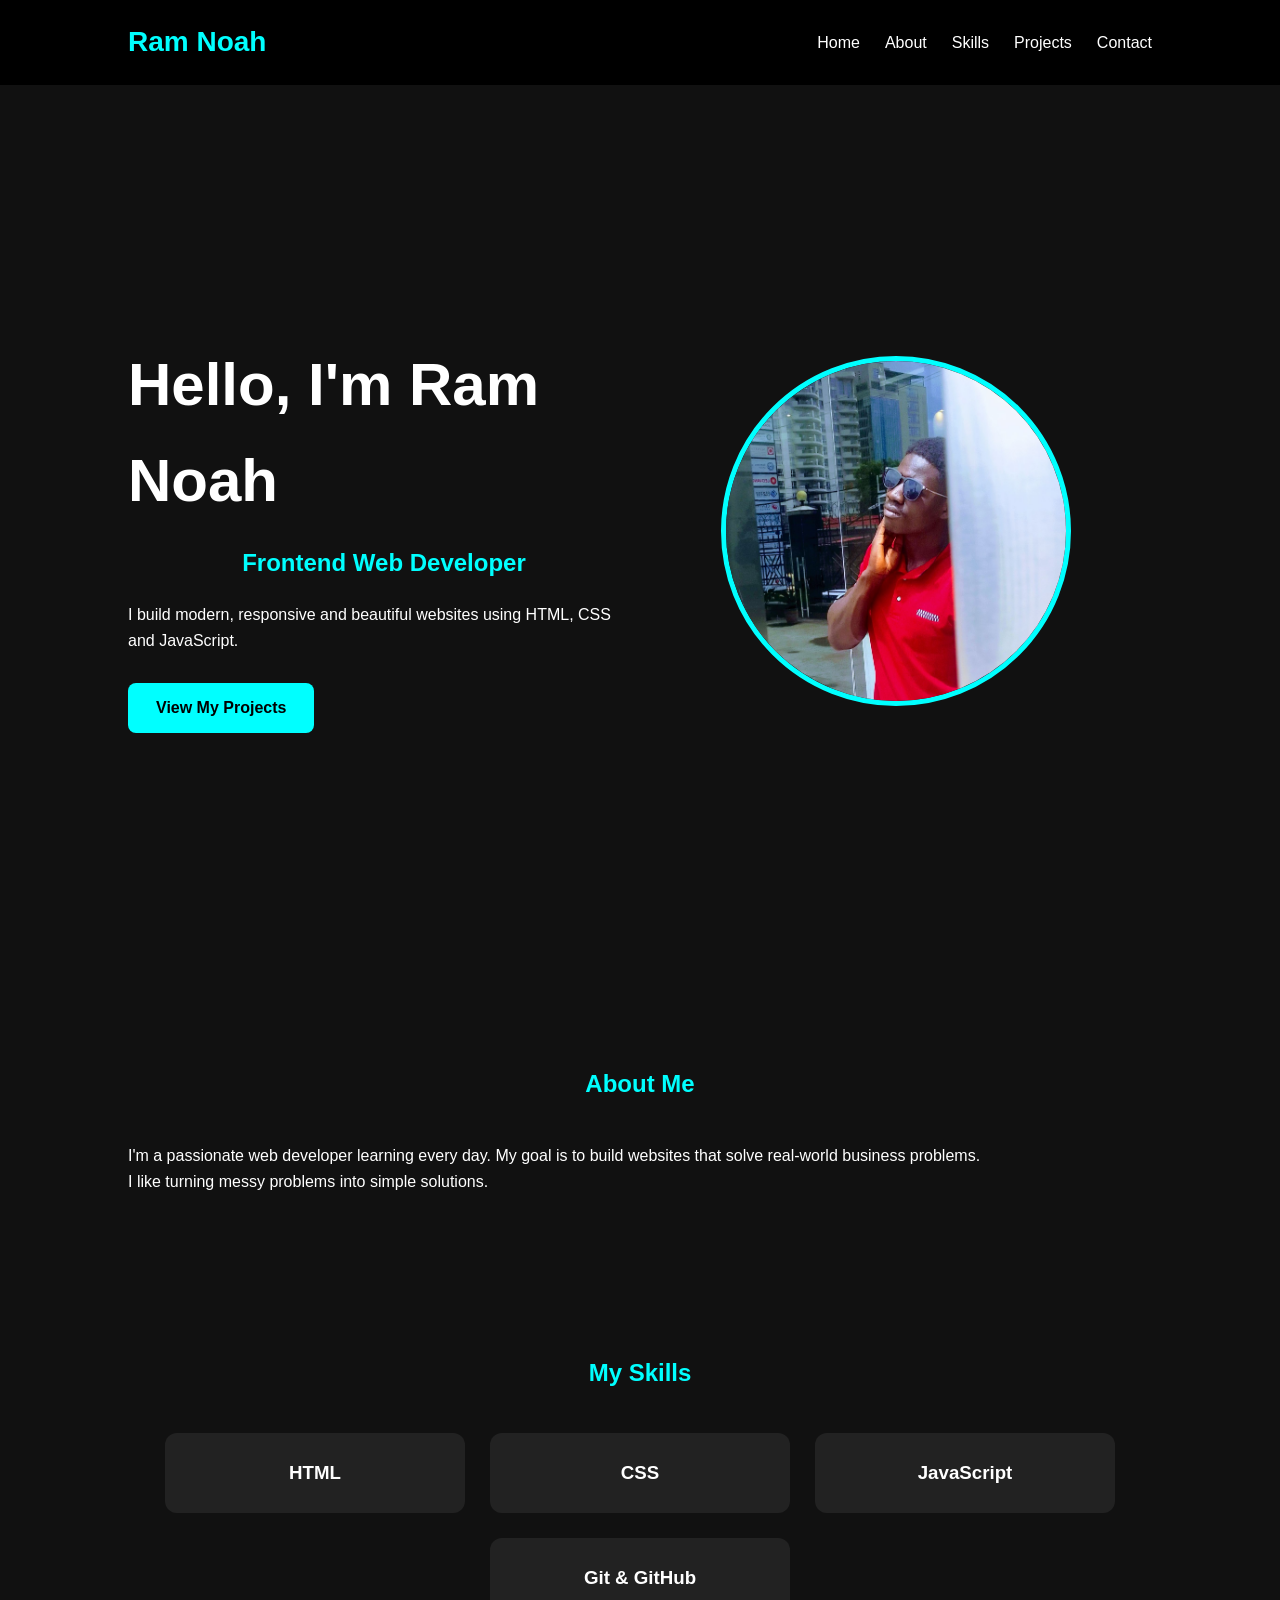
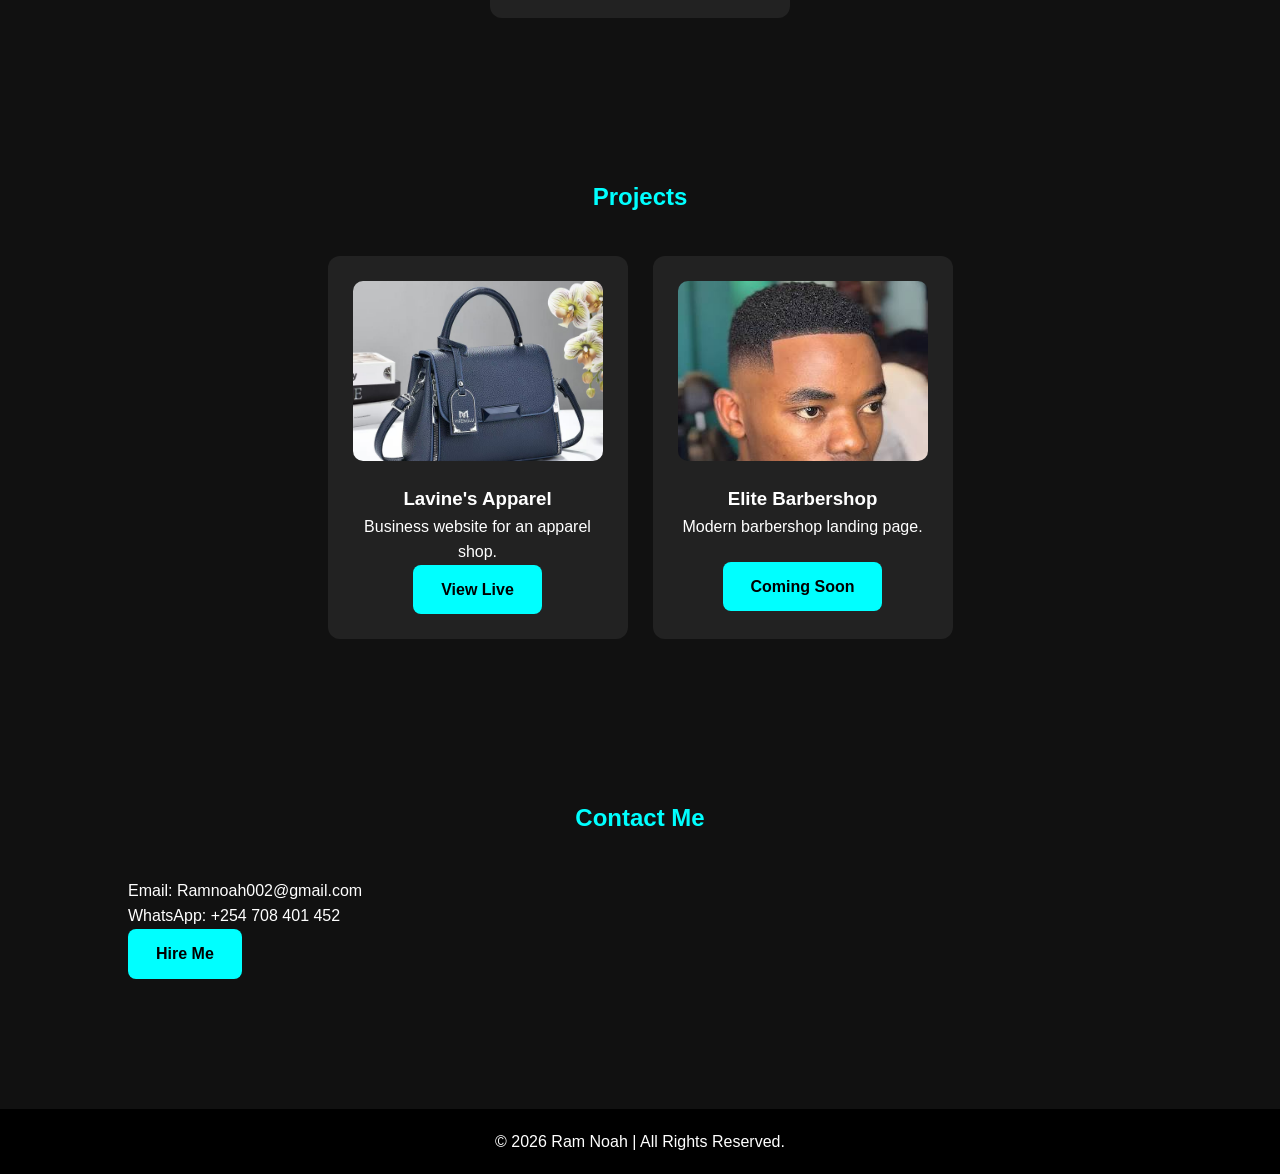
==== index.html @ e7d8c58e "Rename Text.html to index.html" ====
<!DOCTYPE html>
<html lang="en">
<head>
    <meta charset="UTF-8">
    <meta name="viewport" content="width=device-width, initial-scale=1.0">
    <title>Ram Noah | Portfolio</title>

    <link rel="stylesheet" href="style.css">
    <style>
        *{
    margin:0;
    padding:0;
    box-sizing:border-box;
    font-family:Arial, sans-serif;
    scroll-behavior:smooth;
}

body{
    background: #111;
    color: white;
    line-height:1.6;
}

/* Navigation */

nav{
    display:flex;
    justify-content:space-between;
    align-items:center;
    padding:20px 10%;
    background:#000;
    position:sticky;
    top:0;
    z-index:1000;
}

.logo{
    font-size:28px;
    font-weight:bold;
    color:cyan;
}

nav ul{
    display:flex;
    list-style:none;
}

nav ul li{
    margin-left:25px;
}

nav ul li a{
    color:white;
    text-decoration:none;
    transition:.3s;
}

nav ul li a:hover{
    color:cyan;
}

/* Hero */

.hero{
    display:flex;
    justify-content:space-between;
    align-items:center;
    min-height:100vh;
    padding:0 10%;
}

.hero-text{
    flex:1;
}

.hero-text h1{
    font-size:60px;
    margin-bottom:15px;
}

.hero-text h2{
    color:cyan;
    margin-bottom:20px;
}

.hero-text p{
    max-width:500px;
    margin-bottom:30px;
}

.hero-image{
    flex:1;
    text-align:center;
}

.hero-image img{
    width:350px;
    height:350px;
    object-fit:cover;
    border-radius:50%;
    border:5px solid cyan;
}

/* Button */

.btn{
    display:inline-block;
    background:cyan;
    color:black;
    padding:12px 28px;
    text-decoration:none;
    border-radius:8px;
    font-weight:bold;
    transition:.3s;
}

.btn:hover{
    background:red;
    transform:translateY(-3px);
}

/* Sections */

section{
    padding:80px 10%;
}

section h2{
    text-align:center;
    color:cyan;
    margin-bottom:40px;
}

/* Cards */

.cards{
    display:flex;
    flex:column;
    margin-top: auto;
    gap:25px;
    flex-wrap:wrap;
    justify-content:center;
}

.card{
    background:#222;
    padding: 25px;
    border-radius:12px;
    width:300px;
    text-align:center;
    transition:.3s;
}

.card:hover{
    transform:translateY(-10px);
}

.card img{
    width:100%;
    border-radius:10px;
    margin-bottom:15px;
    object-fit: cover;
    
}

/* Footer */

footer{
    background:#000;
    text-align:center;
    padding:20px;
    margin-top:50px;
}

/* Responsive */

@media(max-width:768px){

nav{
    flex-direction:column;
}

nav ul{
    flex-direction:column;
    text-align:center;
}

nav ul li{
    margin:10px 0;
}

.hero{
    flex-direction:column;
    text-align:center;
    padding-top:50px;
}

.hero-text h1{
    font-size:40px;
}

.hero-image img{
    width:250px;
    height:250px;
    margin-top:30px;
}

}
.card img{ height:180px; object-fit:cover; }
.card .btn{ margin-top:auto; }
.card p{
    flex-grow:1;
    min-height:48px;
}
    </style>
    <script>
        // Welcome message
console.log("Welcome to Ram Noah's Portfolio!");

// Button click effect
const buttons = document.querySelectorAll(".btn");

buttons.forEach(button => {
    button.addEventListener("click", function () {
        console.log("Button clicked!");
    });
});

// Reveal sections when scrolling
const sections = document.querySelectorAll("section");

window.addEventListener("scroll", () => {

    sections.forEach(section => {

        const top = section.getBoundingClientRect().top;

        if (top < window.innerHeight - 100) {
            section.style.opacity = "1";
            section.style.transform = "translateY(0)";
        }

    });

});
    </script>
</head>
<body>

    <!-- Navigation -->
    <nav>

        <div class="logo">
            Ram Noah
        </div>

        <ul>

            <li><a href="#home">Home</a></li>

            <li><a href="#about">About</a></li>

            <li><a href="#skills">Skills</a></li>

            <li><a href="#projects">Projects</a></li>

            <li><a href="#contact">Contact</a></li>

        </ul>

    </nav>

    <!-- Hero -->

    <section class="hero" id="home">

        <div class="hero-text">

            <h1>Hello, I'm <span>Ram Noah</span></h1>

            <h2>Frontend Web Developer</h2>

            <p>
                I build modern, responsive and beautiful websites
                using HTML, CSS and JavaScript.
            </p>

            <a href="#projects" class="btn">
                View My Projects
            </a>

        </div>

        <div class="hero-image">

            <img src="images/image 1.jpg" alt="Ram Noah">

        </div>

    </section>

    <!-- About -->

    <section id="about">

        <h2>About Me</h2>

        <p>
            I'm a passionate web developer learning every day.
            My goal is to build websites that solve real-world
            business problems.
        </p>
        <p>I like turning messy problems into simple solutions.</p>

    </section>

    <!-- Skills -->

    <section id="skills">

        <h2>My Skills</h2>

        <div class="cards">

            <div class="card">
                <h3>HTML</h3>
            </div>

            <div class="card">
                <h3>CSS</h3>
            </div>

            <div class="card">
                <h3>JavaScript</h3>
            </div>

            <div class="card">
                <h3>Git & GitHub</h3>
            </div>

        </div>

    </section>

    <!-- Projects -->

    <section id="projects">

        <h2>Projects</h2>

        <div class="cards">

            <div class="card">
                <img src="images/hero.jpg" alt="Apparel">

                <h3>Lavine's Apparel</h3>
        

                <p>Business website for an apparel shop.</p>

               <a href="https://ramnoah002.github.io/Lavines-appeal/" class="btn"
                target="_blank">View Live</a>
            </div>

            <div class="card">
            <img src="images/barber.jfif" alt="barbershop">
                <h3>Elite Barbershop</h3>

                <p>Modern barbershop landing page.</p>
            <a href="#" class="btn">Coming Soon</a>
            </div>

        </div>

    </section>

    <!-- Contact -->

    <section id="contact">

        <h2>Contact Me</h2>

        <p>Email: Ramnoah002@gmail.com</p>

        <p>WhatsApp: +254 708 401 452</p>

        <a href="mailto:Ramnoah002@gmail.com?subject=Let's%20Work%20Together" class="btn">
    Hire Me
</a>

    </section>

    <!-- Footer -->

    <footer>

        <p>
            © 2026 Ram Noah | All Rights Reserved.
        </p>

    </footer>

</body>
</html>
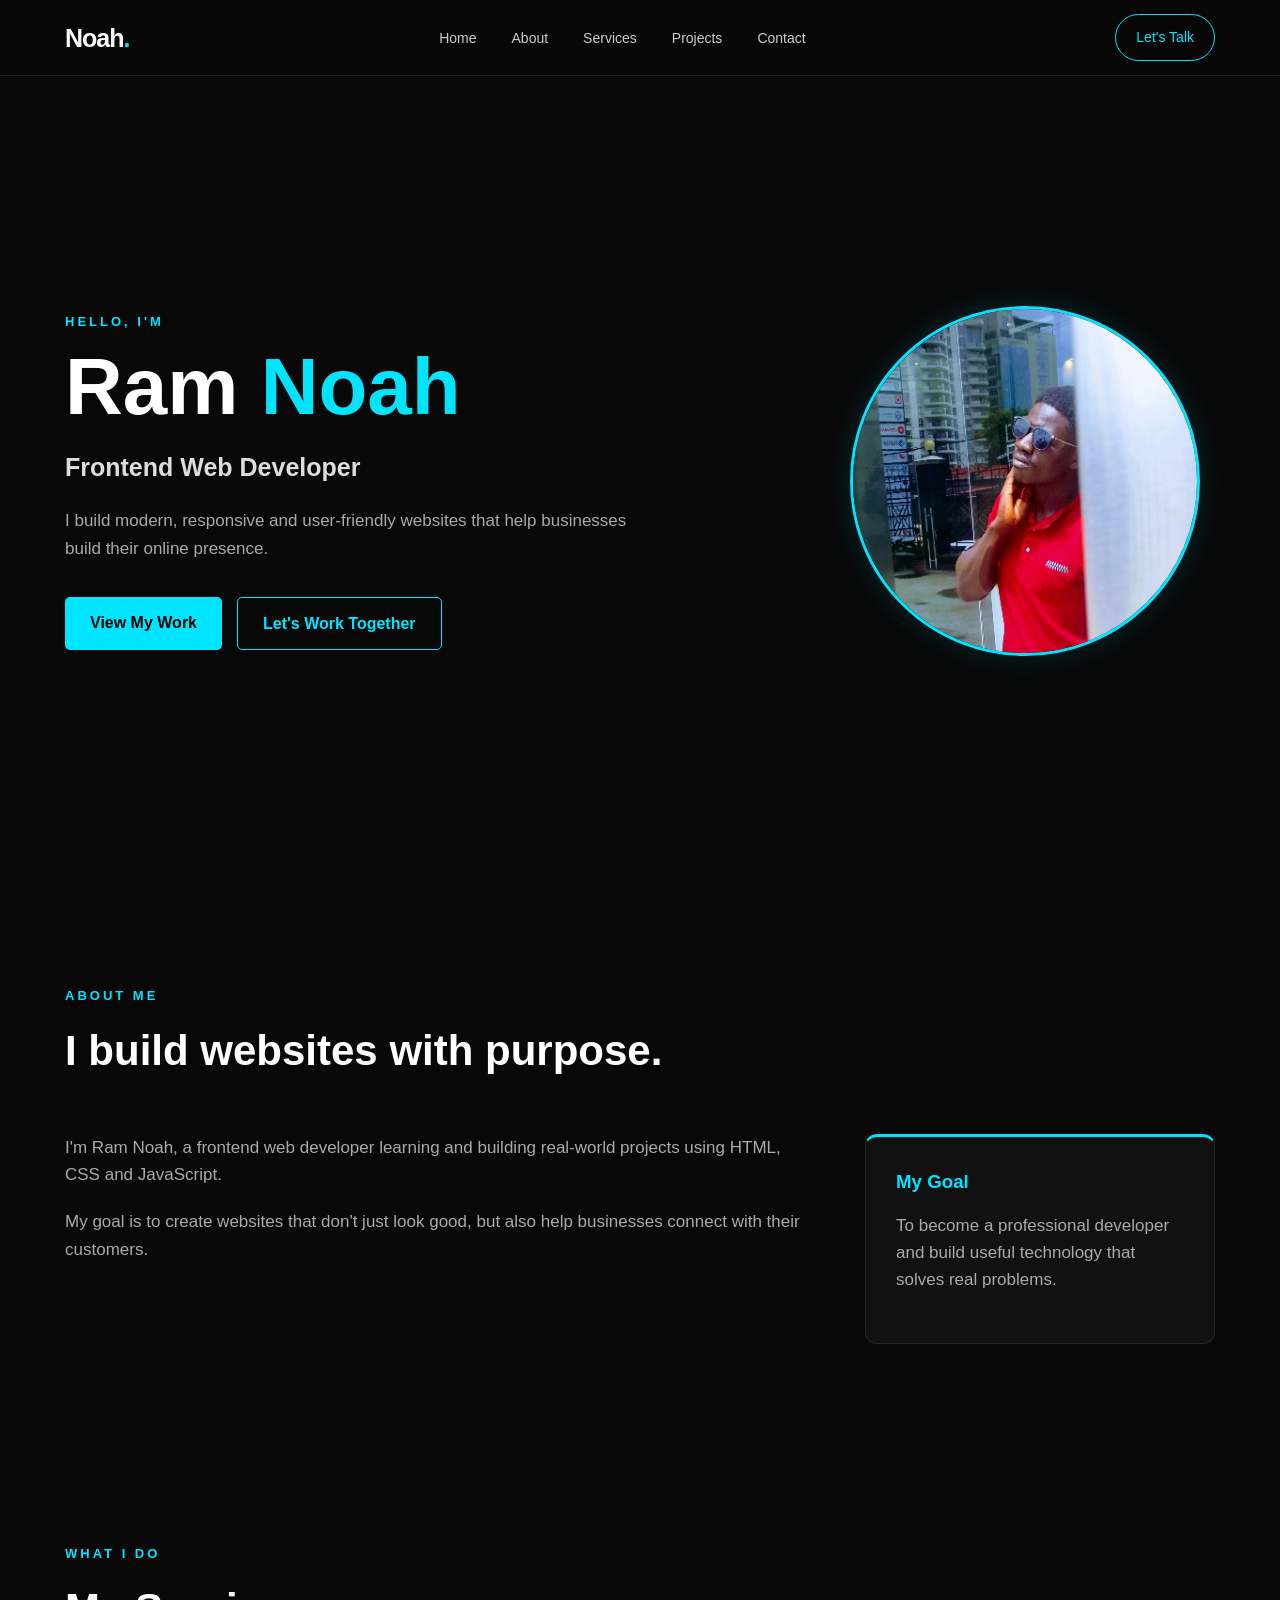
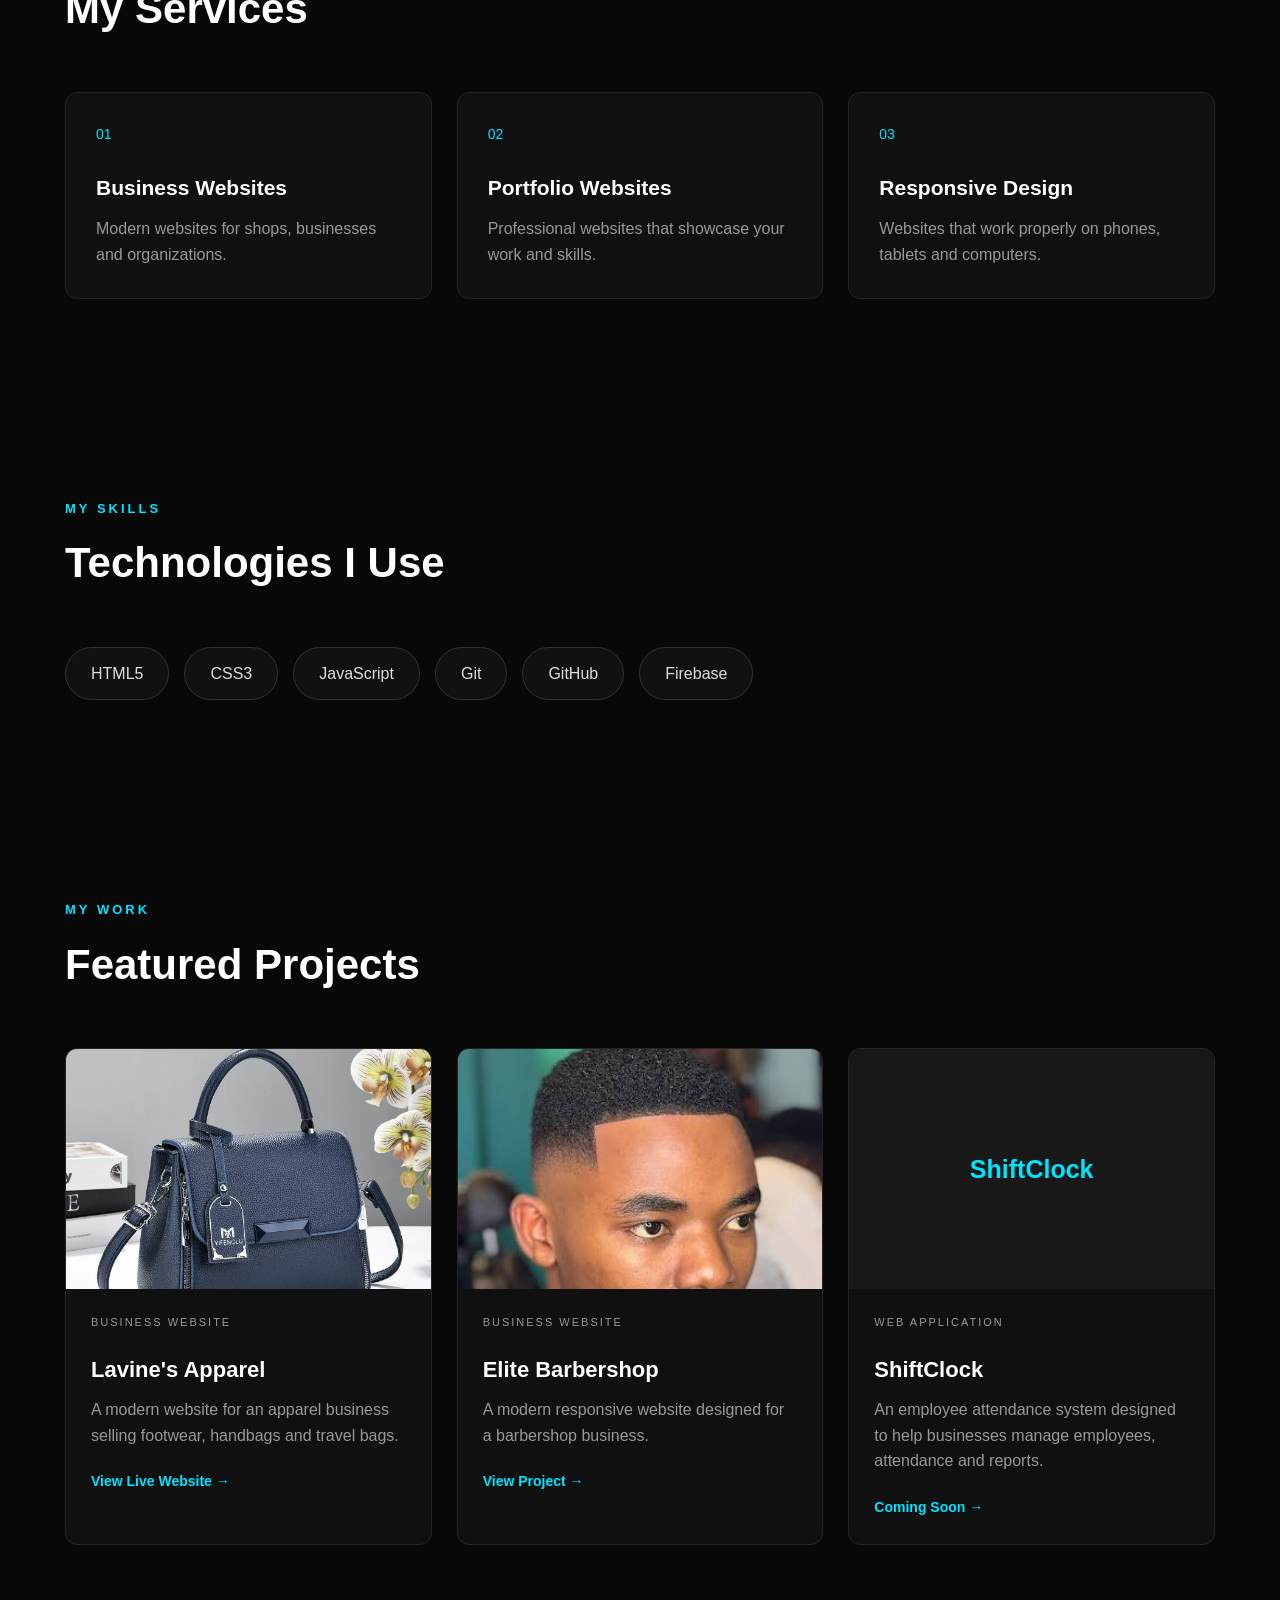
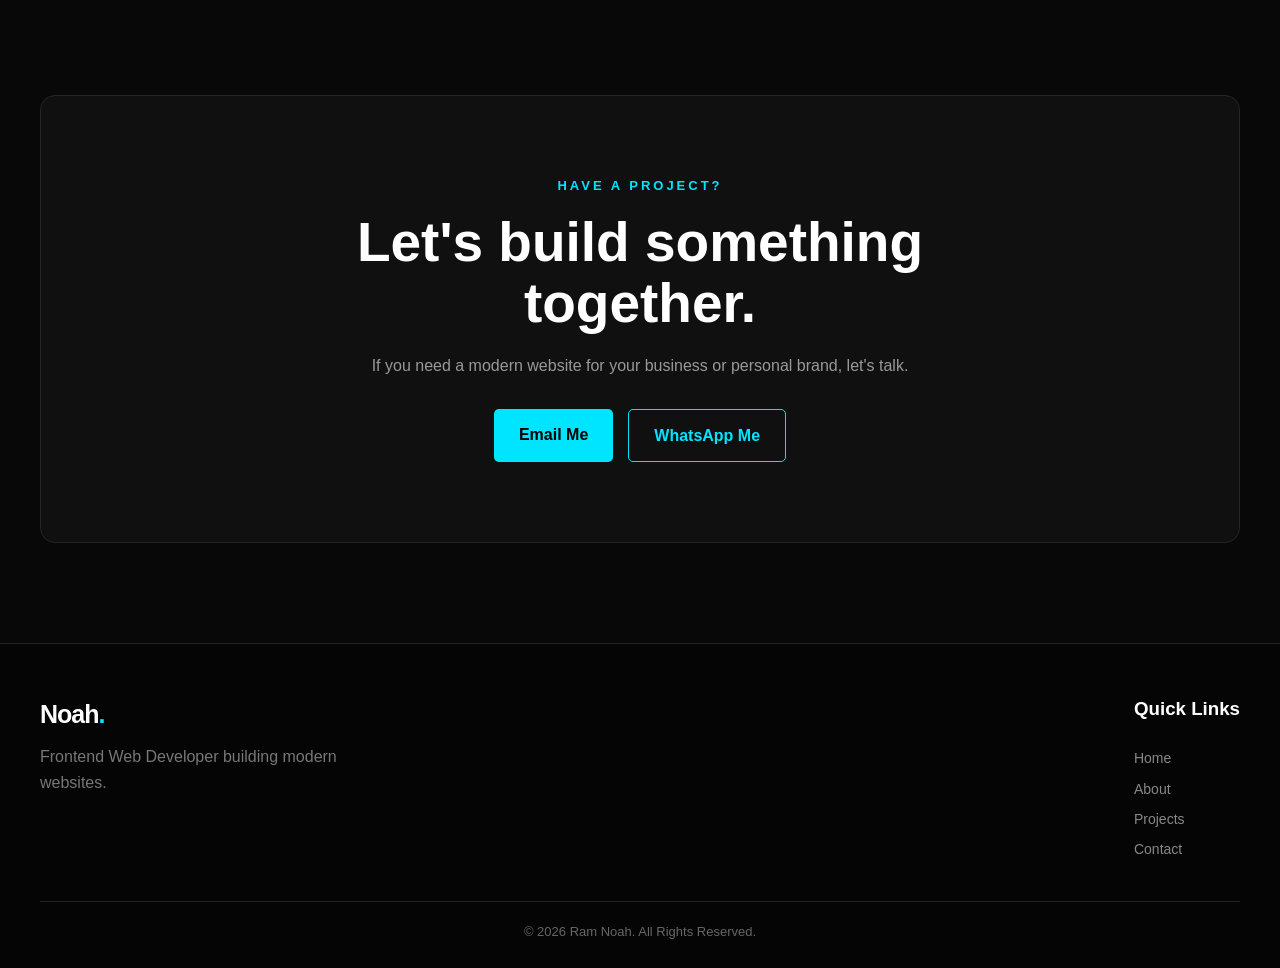
==== commit 6f36f3ca: "Add files via upload" ====
--- a/index.html
+++ b/index.html
@@ -3,402 +3,513 @@
 <head>
     <meta charset="UTF-8">
     <meta name="viewport" content="width=device-width, initial-scale=1.0">
-    <title>Ram Noah | Portfolio</title>
+
+    <title>Ram Noah | Frontend Web Developer</title>
+
+    <meta
+        name="description"
+        content="Ram Noah is a frontend web developer building modern and responsive websites for businesses."
+    >
 
     <link rel="stylesheet" href="style.css">
-    <style>
-        *{
-    margin:0;
-    padding:0;
-    box-sizing:border-box;
-    font-family:Arial, sans-serif;
-    scroll-behavior:smooth;
-}
-
-body{
-    background: #111;
-    color: white;
-    line-height:1.6;
-}
-
-/* Navigation */
-
-nav{
-    display:flex;
-    justify-content:space-between;
-    align-items:center;
-    padding:20px 10%;
-    background:#000;
-    position:sticky;
-    top:0;
-    z-index:1000;
-}
-
-.logo{
-    font-size:28px;
-    font-weight:bold;
-    color:cyan;
-}
-
-nav ul{
-    display:flex;
-    list-style:none;
-}
-
-nav ul li{
-    margin-left:25px;
-}
-
-nav ul li a{
-    color:white;
-    text-decoration:none;
-    transition:.3s;
-}
-
-nav ul li a:hover{
-    color:cyan;
-}
-
-/* Hero */
-
-.hero{
-    display:flex;
-    justify-content:space-between;
-    align-items:center;
-    min-height:100vh;
-    padding:0 10%;
-}
-
-.hero-text{
-    flex:1;
-}
-
-.hero-text h1{
-    font-size:60px;
-    margin-bottom:15px;
-}
-
-.hero-text h2{
-    color:cyan;
-    margin-bottom:20px;
-}
-
-.hero-text p{
-    max-width:500px;
-    margin-bottom:30px;
-}
-
-.hero-image{
-    flex:1;
-    text-align:center;
-}
-
-.hero-image img{
-    width:350px;
-    height:350px;
-    object-fit:cover;
-    border-radius:50%;
-    border:5px solid cyan;
-}
-
-/* Button */
-
-.btn{
-    display:inline-block;
-    background:cyan;
-    color:black;
-    padding:12px 28px;
-    text-decoration:none;
-    border-radius:8px;
-    font-weight:bold;
-    transition:.3s;
-}
-
-.btn:hover{
-    background:red;
-    transform:translateY(-3px);
-}
-
-/* Sections */
-
-section{
-    padding:80px 10%;
-}
-
-section h2{
-    text-align:center;
-    color:cyan;
-    margin-bottom:40px;
-}
-
-/* Cards */
-
-.cards{
-    display:flex;
-    flex:column;
-    margin-top: auto;
-    gap:25px;
-    flex-wrap:wrap;
-    justify-content:center;
-}
-
-.card{
-    background:#222;
-    padding: 25px;
-    border-radius:12px;
-    width:300px;
-    text-align:center;
-    transition:.3s;
-}
-
-.card:hover{
-    transform:translateY(-10px);
-}
-
-.card img{
-    width:100%;
-    border-radius:10px;
-    margin-bottom:15px;
-    object-fit: cover;
-    
-}
-
-/* Footer */
-
-footer{
-    background:#000;
-    text-align:center;
-    padding:20px;
-    margin-top:50px;
-}
-
-/* Responsive */
-
-@media(max-width:768px){
-
-nav{
-    flex-direction:column;
-}
-
-nav ul{
-    flex-direction:column;
-    text-align:center;
-}
-
-nav ul li{
-    margin:10px 0;
-}
-
-.hero{
-    flex-direction:column;
-    text-align:center;
-    padding-top:50px;
-}
-
-.hero-text h1{
-    font-size:40px;
-}
-
-.hero-image img{
-    width:250px;
-    height:250px;
-    margin-top:30px;
-}
-
-}
-.card img{ height:180px; object-fit:cover; }
-.card .btn{ margin-top:auto; }
-.card p{
-    flex-grow:1;
-    min-height:48px;
-}
-    </style>
-    <script>
-        // Welcome message
-console.log("Welcome to Ram Noah's Portfolio!");
-
-// Button click effect
-const buttons = document.querySelectorAll(".btn");
-
-buttons.forEach(button => {
-    button.addEventListener("click", function () {
-        console.log("Button clicked!");
-    });
-});
-
-// Reveal sections when scrolling
-const sections = document.querySelectorAll("section");
-
-window.addEventListener("scroll", () => {
-
-    sections.forEach(section => {
-
-        const top = section.getBoundingClientRect().top;
-
-        if (top < window.innerHeight - 100) {
-            section.style.opacity = "1";
-            section.style.transform = "translateY(0)";
-        }
-
-    });
-
-});
-    </script>
+    <script src="script.js" defer></script>
 </head>
+
 <body>
 
-    <!-- Navigation -->
-    <nav>
-
-        <div class="logo">
-            Ram Noah
+    <!-- ================= NAVIGATION ================= -->
+
+    <header class="header">
+
+        <nav class="navbar">
+
+            <a href="#home" class="logo">
+                Noah<span>.</span>
+            </a>
+
+            <!-- Mobile Menu Button -->
+            <button class="menu-btn" aria-label="Open menu">
+                ☰
+            </button>
+
+            <ul class="nav-links">
+
+                <li>
+                    <a href="#home">Home</a>
+                </li>
+
+                <li>
+                    <a href="#about">About</a>
+                </li>
+
+                <li>
+                    <a href="#services">Services</a>
+                </li>
+
+                <li>
+                    <a href="#projects">Projects</a>
+                </li>
+
+                <li>
+                    <a href="#contact">Contact</a>
+                </li>
+
+            </ul>
+
+            <a href="#contact" class="nav-btn">
+                Let's Talk
+            </a>
+
+        </nav>
+
+    </header>
+
+
+    <!-- ================= HERO ================= -->
+
+    <main>
+
+        <section class="hero" id="home">
+
+            <div class="hero-content">
+
+                <p class="hero-small">
+                    HELLO, I'M
+                </p>
+
+                <h1>
+                    Ram <span>Noah</span>
+                </h1>
+
+                <h2>
+                    Frontend Web Developer
+                </h2>
+
+                <p class="hero-description">
+                    I build modern, responsive and user-friendly websites
+                    that help businesses build their online presence.
+                </p>
+
+                <div class="hero-buttons">
+
+                    <a href="#projects" class="btn">
+                        View My Work
+                    </a>
+
+                    <a href="#contact" class="btn btn-outline">
+                        Let's Work Together
+                    </a>
+
+                </div>
+
+            </div>
+
+
+            <div class="hero-image">
+
+                <div class="image-circle">
+
+                    <img
+                        src="images/image 1.jpg"
+                        alt="Ram Noah"
+                    >
+
+                </div>
+
+            </div>
+
+        </section>
+
+
+        <!-- ================= ABOUT ================= -->
+
+        <section class="section about" id="about">
+
+            <div class="section-heading">
+
+                <p>ABOUT ME</p>
+
+                <h2>
+                    I build websites with purpose.
+                </h2>
+
+            </div>
+
+            <div class="about-content">
+
+                <div>
+
+                    <p>
+                        I'm Ram Noah, a frontend web developer
+                        learning and building real-world projects
+                        using HTML, CSS and JavaScript.
+                    </p>
+
+                    <p>
+                        My goal is to create websites that don't just
+                        look good, but also help businesses connect
+                        with their customers.
+                    </p>
+
+                </div>
+
+                <div class="about-box">
+
+                    <h3>My Goal</h3>
+
+                    <p>
+                        To become a professional developer and build
+                        useful technology that solves real problems.
+                    </p>
+
+                </div>
+
+            </div>
+
+        </section>
+
+
+        <!-- ================= SERVICES ================= -->
+
+        <section class="section" id="services">
+
+            <div class="section-heading">
+
+                <p>WHAT I DO</p>
+
+                <h2>My Services</h2>
+
+            </div>
+
+            <div class="cards">
+
+                <div class="card">
+
+                    <div class="card-number">
+                        01
+                    </div>
+
+                    <h3>
+                        Business Websites
+                    </h3>
+
+                    <p>
+                        Modern websites for shops, businesses
+                        and organizations.
+                    </p>
+
+                </div>
+
+
+                <div class="card">
+
+                    <div class="card-number">
+                        02
+                    </div>
+
+                    <h3>
+                        Portfolio Websites
+                    </h3>
+
+                    <p>
+                        Professional websites that showcase
+                        your work and skills.
+                    </p>
+
+                </div>
+
+
+                <div class="card">
+
+                    <div class="card-number">
+                        03
+                    </div>
+
+                    <h3>
+                        Responsive Design
+                    </h3>
+
+                    <p>
+                        Websites that work properly on phones,
+                        tablets and computers.
+                    </p>
+
+                </div>
+
+            </div>
+
+        </section>
+
+
+        <!-- ================= SKILLS ================= -->
+
+        <section class="section skills" id="skills">
+
+            <div class="section-heading">
+
+                <p>MY SKILLS</p>
+
+                <h2>Technologies I Use</h2>
+
+            </div>
+
+            <div class="skills-list">
+
+                <div class="skill">
+                    HTML5
+                </div>
+
+                <div class="skill">
+                    CSS3
+                </div>
+
+                <div class="skill">
+                    JavaScript
+                </div>
+
+                <div class="skill">
+                    Git
+                </div>
+
+                <div class="skill">
+                    GitHub
+                </div>
+
+                <div class="skill">
+                    Firebase
+                </div>
+
+            </div>
+
+        </section>
+
+
+        <!-- ================= PROJECTS ================= -->
+
+        <section class="section" id="projects">
+
+            <div class="section-heading">
+
+                <p>MY WORK</p>
+
+                <h2>Featured Projects</h2>
+
+            </div>
+
+            <div class="project-grid">
+
+
+                <!-- Project 1 -->
+
+                <article class="project-card">
+
+                    <div class="project-image">
+
+                        <img
+                            src="images/hero.jpg"
+                            alt="Lavine's Apparel website"
+                        >
+
+                    </div>
+
+                    <div class="project-info">
+
+                        <p class="project-type">
+                            BUSINESS WEBSITE
+                        </p>
+
+                        <h3>
+                            Lavine's Apparel
+                        </h3>
+
+                        <p>
+                            A modern website for an apparel
+                            business selling footwear, handbags
+                            and travel bags.
+                        </p>
+
+                        <a
+                            href="https://ramnoah002.github.io/Lavines-appeal/"
+                            target="_blank"
+                            class="project-link"
+                        >
+                            View Live Website →
+                        </a>
+
+                    </div>
+
+                </article>
+
+
+                <!-- Project 2 -->
+
+                <article class="project-card">
+
+                    <div class="project-image">
+
+                        <img
+                            src="images/barber.jfif"
+                            alt="Barbershop website"
+                        >
+
+                    </div>
+
+                    <div class="project-info">
+
+                        <p class="project-type">
+                            BUSINESS WEBSITE
+                        </p>
+
+                        <h3>
+                            Elite Barbershop
+                        </h3>
+
+                        <p>
+                            A modern responsive website designed
+                            for a barbershop business.
+                        </p>
+
+                        <a
+                            href="#"
+                            class="project-link"
+                        >
+                            View Project →
+                        </a>
+
+                    </div>
+
+                </article>
+
+
+                <!-- Project 3 -->
+
+                <article class="project-card">
+
+                    <div class="project-image project-placeholder">
+
+                        <span>
+                            ShiftClock
+                        </span>
+
+                    </div>
+
+                    <div class="project-info">
+
+                        <p class="project-type">
+                            WEB APPLICATION
+                        </p>
+
+                        <h3>
+                            ShiftClock
+                        </h3>
+
+                        <p>
+                            An employee attendance system designed
+                            to help businesses manage employees,
+                            attendance and reports.
+                        </p>
+
+                        <a
+                            href="#"
+                            class="project-link"
+                        >
+                            Coming Soon →
+                        </a>
+
+                    </div>
+
+                </article>
+
+            </div>
+
+        </section>
+
+
+        <!-- ================= CONTACT ================= -->
+
+        <section class="contact" id="contact">
+
+            <div class="contact-content">
+
+                <p class="hero-small">
+                    HAVE A PROJECT?
+                </p>
+
+                <h2>
+                    Let's build something together.
+                </h2>
+
+                <p>
+                    If you need a modern website for your business
+                    or personal brand, let's talk.
+                </p>
+
+                <div class="contact-buttons">
+
+                    <a
+                        href="mailto:ramnoah002@gmail.com"
+                        class="btn"
+                    >
+                        Email Me
+                    </a>
+
+                    <a
+                        href="https://wa.me/254708401452"
+                        target="_blank"
+                        class="btn btn-outline"
+                    >
+                        WhatsApp Me
+                    </a>
+
+                </div>
+
+            </div>
+
+        </section>
+
+    </main>
+
+
+    <!-- ================= FOOTER ================= -->
+
+    <footer>
+
+        <div class="footer-content">
+
+            <div>
+
+                <a href="#home" class="logo">
+                    Noah<span>.</span>
+                </a>
+
+                <p>
+                    Frontend Web Developer building
+                    modern websites.
+                </p>
+
+            </div>
+
+
+            <div>
+
+                <h3>
+                    Quick Links
+                </h3>
+
+                <a href="#home">Home</a>
+                <a href="#about">About</a>
+                <a href="#projects">Projects</a>
+                <a href="#contact">Contact</a>
+
+            </div>
+
         </div>
 
-        <ul>
-
-            <li><a href="#home">Home</a></li>
-
-            <li><a href="#about">About</a></li>
-
-            <li><a href="#skills">Skills</a></li>
-
-            <li><a href="#projects">Projects</a></li>
-
-            <li><a href="#contact">Contact</a></li>
-
-        </ul>
-
-    </nav>
-
-    <!-- Hero -->
-
-    <section class="hero" id="home">
-
-        <div class="hero-text">
-
-            <h1>Hello, I'm <span>Ram Noah</span></h1>
-
-            <h2>Frontend Web Developer</h2>
-
-            <p>
-                I build modern, responsive and beautiful websites
-                using HTML, CSS and JavaScript.
-            </p>
-
-            <a href="#projects" class="btn">
-                View My Projects
-            </a>
-
-        </div>
-
-        <div class="hero-image">
-
-            <img src="images/image 1.jpg" alt="Ram Noah">
-
-        </div>
-
-    </section>
-
-    <!-- About -->
-
-    <section id="about">
-
-        <h2>About Me</h2>
-
-        <p>
-            I'm a passionate web developer learning every day.
-            My goal is to build websites that solve real-world
-            business problems.
+        <p class="copyright">
+            © 2026 Ram Noah. All Rights Reserved.
         </p>
-        <p>I like turning messy problems into simple solutions.</p>
-
-    </section>
-
-    <!-- Skills -->
-
-    <section id="skills">
-
-        <h2>My Skills</h2>
-
-        <div class="cards">
-
-            <div class="card">
-                <h3>HTML</h3>
-            </div>
-
-            <div class="card">
-                <h3>CSS</h3>
-            </div>
-
-            <div class="card">
-                <h3>JavaScript</h3>
-            </div>
-
-            <div class="card">
-                <h3>Git & GitHub</h3>
-            </div>
-
-        </div>
-
-    </section>
-
-    <!-- Projects -->
-
-    <section id="projects">
-
-        <h2>Projects</h2>
-
-        <div class="cards">
-
-            <div class="card">
-                <img src="images/hero.jpg" alt="Apparel">
-
-                <h3>Lavine's Apparel</h3>
-        
-
-                <p>Business website for an apparel shop.</p>
-
-               <a href="https://ramnoah002.github.io/Lavines-appeal/" class="btn"
-                target="_blank">View Live</a>
-            </div>
-
-            <div class="card">
-            <img src="images/barber.jfif" alt="barbershop">
-                <h3>Elite Barbershop</h3>
-
-                <p>Modern barbershop landing page.</p>
-            <a href="#" class="btn">Coming Soon</a>
-            </div>
-
-        </div>
-
-    </section>
-
-    <!-- Contact -->
-
-    <section id="contact">
-
-        <h2>Contact Me</h2>
-
-        <p>Email: Ramnoah002@gmail.com</p>
-
-        <p>WhatsApp: +254 708 401 452</p>
-
-        <a href="mailto:Ramnoah002@gmail.com?subject=Let's%20Work%20Together" class="btn">
-    Hire Me
-</a>
-
-    </section>
-
-    <!-- Footer -->
-
-    <footer>
-
-        <p>
-            © 2026 Ram Noah | All Rights Reserved.
-        </p>
 
     </footer>
 
 </body>
-</html>
+</html>
--- a/style.css
+++ b/style.css
@@ -0,0 +1,979 @@
+/* =====================================================
+   GLOBAL
+===================================================== */
+
+* {
+    margin: 0;
+    padding: 0;
+    box-sizing: border-box;
+}
+
+html {
+    scroll-behavior: smooth;
+}
+
+body {
+    font-family: Arial, Helvetica, sans-serif;
+    background: #080808;
+    color: #ffffff;
+    line-height: 1.6;
+}
+
+a {
+    text-decoration: none;
+    color: inherit;
+}
+
+img {
+    max-width: 100%;
+    display: block;
+}
+
+
+/* =====================================================
+   HEADER / NAVIGATION
+===================================================== */
+
+.header {
+    position: sticky;
+    top: 0;
+    z-index: 1000;
+
+    background: rgba(8, 8, 8, 0.92);
+    border-bottom: 1px solid #222;
+
+    backdrop-filter: blur(10px);
+}
+
+.navbar {
+    max-width: 1200px;
+    margin: auto;
+
+    min-height: 75px;
+    padding: 0 25px;
+
+    display: flex;
+    align-items: center;
+    justify-content: space-between;
+}
+
+.logo {
+    font-size: 25px;
+    font-weight: 800;
+    letter-spacing: -1px;
+}
+
+.logo span {
+    color: #00e5ff;
+}
+
+.nav-links {
+    list-style: none;
+
+    display: flex;
+    gap: 35px;
+}
+
+.nav-links a {
+    color: #ccc;
+    font-size: 14px;
+
+    transition: 0.3s;
+}
+
+.nav-links a:hover {
+    color: #00e5ff;
+}
+
+.nav-btn {
+    padding: 11px 20px;
+
+    border: 1px solid #00e5ff;
+    border-radius: 30px;
+
+    color: #00e5ff;
+    font-size: 14px;
+
+    transition: 0.3s;
+}
+
+.nav-btn:hover {
+    background: #00e5ff;
+    color: #000;
+}
+
+
+/* Mobile menu button */
+
+.menu-btn {
+    display: none;
+
+    border: none;
+    background: transparent;
+
+    color: white;
+    font-size: 28px;
+
+    cursor: pointer;
+}
+
+
+/* =====================================================
+   HERO
+===================================================== */
+
+.hero {
+    min-height: 90vh;
+
+    max-width: 1200px;
+    margin: auto;
+
+    padding: 100px 25px;
+
+    display: flex;
+    align-items: center;
+    justify-content: space-between;
+
+    gap: 70px;
+}
+
+.hero-content {
+    flex: 1;
+}
+
+.hero-small {
+    color: #00e5ff;
+
+    font-size: 13px;
+    font-weight: bold;
+
+    letter-spacing: 3px;
+
+    margin-bottom: 15px;
+}
+
+.hero h1 {
+    font-size: clamp(45px, 7vw, 80px);
+
+    line-height: 1;
+
+    margin-bottom: 20px;
+}
+
+.hero h1 span {
+    color: #00e5ff;
+}
+
+.hero h2 {
+    font-size: 25px;
+    color: #ddd;
+
+    margin-bottom: 20px;
+}
+
+.hero-description {
+    max-width: 600px;
+
+    color: #aaa;
+    font-size: 17px;
+
+    margin-bottom: 35px;
+}
+
+.hero-buttons {
+    display: flex;
+    gap: 15px;
+    flex-wrap: wrap;
+}
+
+
+/* =====================================================
+   BUTTONS
+===================================================== */
+
+.btn {
+    display: inline-block;
+
+    padding: 13px 25px;
+
+    background: #00e5ff;
+    color: #000;
+
+    border-radius: 5px;
+
+    font-weight: bold;
+
+    transition: 0.3s;
+}
+
+.btn:hover {
+    transform: translateY(-3px);
+
+    box-shadow:
+        0 10px 25px rgba(0, 229, 255, 0.2);
+}
+
+.btn-outline {
+    background: transparent;
+
+    color: #00e5ff;
+
+    border: 1px solid #00e5ff;
+}
+
+.btn-outline:hover {
+    background: #00e5ff;
+    color: #000;
+}
+
+
+/* =====================================================
+   HERO IMAGE
+===================================================== */
+
+.hero-image {
+    flex: 0 0 380px;
+}
+
+.image-circle {
+    width: 350px;
+    height: 350px;
+
+    margin: auto;
+
+    border-radius: 50%;
+
+    overflow: hidden;
+
+    border: 3px solid #00e5ff;
+
+    box-shadow:
+        0 0 30px rgba(0, 229, 255, 0.15);
+}
+
+.image-circle img {
+    width: 100%;
+    height: 100%;
+
+    object-fit: cover;
+}
+
+
+/* =====================================================
+   SECTIONS
+===================================================== */
+
+.section {
+    max-width: 1200px;
+    margin: auto;
+
+    padding: 100px 25px;
+}
+
+.section-heading {
+    margin-bottom: 50px;
+}
+
+.section-heading p {
+    color: #00e5ff;
+
+    font-size: 13px;
+    font-weight: bold;
+
+    letter-spacing: 3px;
+
+    margin-bottom: 10px;
+}
+
+.section-heading h2 {
+    font-size: 42px;
+}
+
+
+/* =====================================================
+   ABOUT
+===================================================== */
+
+.about-content {
+    display: grid;
+
+    grid-template-columns: 1fr 350px;
+
+    gap: 50px;
+}
+
+.about-content p {
+    color: #aaa;
+
+    font-size: 17px;
+
+    margin-bottom: 20px;
+}
+
+.about-box {
+    padding: 30px;
+
+    background: #111;
+
+    border: 1px solid #252525;
+
+    border-radius: 12px;
+
+    border-top: 3px solid #00e5ff;
+}
+
+.about-box h3 {
+    margin-bottom: 15px;
+
+    color: #00e5ff;
+}
+
+
+/* =====================================================
+   SERVICE CARDS
+===================================================== */
+
+.cards {
+    display: grid;
+
+    grid-template-columns:
+        repeat(3, 1fr);
+
+    gap: 25px;
+}
+
+.card {
+    padding: 30px;
+
+    background: #101010;
+
+    border: 1px solid #252525;
+
+    border-radius: 12px;
+
+    transition: 0.3s;
+}
+
+.card:hover {
+    transform: translateY(-8px);
+
+    border-color: #00e5ff;
+}
+
+.card-number {
+    color: #00e5ff;
+
+    font-size: 14px;
+
+    margin-bottom: 25px;
+}
+
+.card h3 {
+    font-size: 21px;
+
+    margin-bottom: 12px;
+}
+
+.card p {
+    color: #999;
+}
+
+
+/* =====================================================
+   SKILLS
+===================================================== */
+
+.skills-list {
+    display: flex;
+
+    flex-wrap: wrap;
+
+    gap: 15px;
+}
+
+.skill {
+    padding: 13px 25px;
+
+    background: #111;
+
+    border: 1px solid #333;
+
+    border-radius: 30px;
+
+    color: #ddd;
+
+    transition: 0.3s;
+}
+
+.skill:hover {
+    color: #00e5ff;
+
+    border-color: #00e5ff;
+}
+
+
+/* =====================================================
+   PROJECTS
+===================================================== */
+
+.project-grid {
+    display: grid;
+
+    grid-template-columns:
+        repeat(3, 1fr);
+
+    gap: 25px;
+}
+
+.project-card {
+    background: #101010;
+
+    border: 1px solid #252525;
+
+    border-radius: 12px;
+
+    overflow: hidden;
+
+    transition: 0.3s;
+}
+
+.project-card:hover {
+    transform: translateY(-8px);
+
+    border-color: #00e5ff;
+}
+
+
+/* =====================================================
+   PROJECT IMAGES
+===================================================== */
+
+/*
+   Every project gets the same image area.
+
+   This means your images can have different
+   original sizes without breaking the cards.
+*/
+
+.project-image {
+    width: 100%;
+
+    height: 240px;
+
+    background: #181818;
+
+    overflow: hidden;
+
+    display: flex;
+
+    align-items: center;
+
+    justify-content: center;
+}
+
+
+/* Normal project images */
+
+.project-image img {
+    width: 100%;
+    height: 100%;
+
+    object-fit: cover;
+
+    object-position: center;
+
+    display: block;
+
+    transition:
+        transform 0.5s ease;
+}
+
+
+/* Image zoom when hovering */
+
+.project-card:hover
+.project-image img {
+    transform: scale(1.05);
+}
+
+
+/*
+   Use the "contain" class when the
+   entire screenshot needs to be visible.
+
+   Example:
+
+   <div class="project-image contain">
+       <img src="images/app.jpg">
+   </div>
+*/
+
+.project-image.contain img {
+    object-fit: contain;
+
+    padding: 10px;
+
+    transform: none;
+}
+
+
+/* Prevent zoom for contain images */
+
+.project-card:hover
+.project-image.contain img {
+    transform: none;
+}
+
+
+/* Project without an image */
+
+.project-placeholder {
+    min-height: 240px;
+
+    display: flex;
+
+    align-items: center;
+
+    justify-content: center;
+
+    color: #00e5ff;
+
+    font-size: 25px;
+
+    font-weight: bold;
+}
+
+
+/* =====================================================
+   PROJECT INFORMATION
+===================================================== */
+
+.project-info {
+    padding: 25px;
+}
+
+.project-type {
+    color: #00e5ff;
+
+    font-size: 11px;
+
+    letter-spacing: 2px;
+
+    margin-bottom: 8px;
+}
+
+.project-info h3 {
+    font-size: 22px;
+
+    margin-bottom: 10px;
+}
+
+.project-info p {
+    color: #999;
+
+    margin-bottom: 20px;
+}
+
+.project-link {
+    color: #00e5ff;
+
+    font-weight: bold;
+
+    font-size: 14px;
+}
+
+.project-link:hover {
+    text-decoration: underline;
+}
+
+
+/* =====================================================
+   CONTACT
+===================================================== */
+
+.contact {
+    max-width: 1200px;
+
+    margin:
+        50px auto 100px;
+
+    padding: 80px 30px;
+
+    text-align: center;
+
+    background: #101010;
+
+    border: 1px solid #252525;
+
+    border-radius: 15px;
+}
+
+.contact-content {
+    max-width: 700px;
+
+    margin: auto;
+}
+
+.contact h2 {
+    font-size: clamp(35px, 5vw, 55px);
+
+    line-height: 1.1;
+
+    margin-bottom: 20px;
+}
+
+.contact p:not(.hero-small) {
+    color: #999;
+
+    margin-bottom: 30px;
+}
+
+.contact-buttons {
+    display: flex;
+
+    justify-content: center;
+
+    gap: 15px;
+
+    flex-wrap: wrap;
+}
+
+
+/* =====================================================
+   FOOTER
+===================================================== */
+
+footer {
+    background: #050505;
+
+    border-top: 1px solid #222;
+
+    padding: 50px 25px 25px;
+}
+
+.footer-content {
+    max-width: 1200px;
+
+    margin: auto;
+
+    display: flex;
+
+    justify-content: space-between;
+
+    gap: 40px;
+}
+
+.footer-content p {
+    color: #777;
+
+    max-width: 300px;
+
+    margin-top: 10px;
+}
+
+.footer-content h3 {
+    margin-bottom: 15px;
+}
+
+.footer-content > div:last-child {
+    display: flex;
+
+    flex-direction: column;
+
+    gap: 8px;
+}
+
+.footer-content > div:last-child a {
+    color: #888;
+
+    font-size: 14px;
+}
+
+.footer-content > div:last-child a:hover {
+    color: #00e5ff;
+}
+
+.copyright {
+    max-width: 1200px;
+
+    margin:
+        40px auto 0;
+
+    padding-top: 20px;
+
+    border-top: 1px solid #222;
+
+    text-align: center;
+
+    color: #666;
+
+    font-size: 13px;
+}
+
+
+/* =====================================================
+   SCROLL ANIMATION
+===================================================== */
+
+section {
+    opacity: 0;
+
+    transform:
+        translateY(30px);
+
+    transition:
+        opacity 0.7s ease,
+        transform 0.7s ease;
+}
+
+section.show {
+    opacity: 1;
+
+    transform:
+        translateY(0);
+}
+
+
+/* =====================================================
+   TABLET
+===================================================== */
+
+@media (max-width: 1000px) {
+
+    .hero {
+        gap: 40px;
+    }
+
+    .hero-image {
+        flex: 0 0 300px;
+    }
+
+    .image-circle {
+        width: 280px;
+        height: 280px;
+    }
+
+    .cards {
+        grid-template-columns:
+            repeat(2, 1fr);
+    }
+
+    .project-grid {
+        grid-template-columns:
+            repeat(2, 1fr);
+    }
+
+}
+
+
+/* =====================================================
+   MOBILE
+===================================================== */
+
+@media (max-width: 768px) {
+
+    /* Navigation */
+
+    .navbar {
+        min-height: 65px;
+    }
+
+    .nav-btn {
+        display: none;
+    }
+
+    .menu-btn {
+        display: block;
+    }
+
+    .nav-links {
+        position: absolute;
+
+        top: 65px;
+
+        left: 0;
+
+        width: 100%;
+
+        display: none;
+
+        flex-direction: column;
+
+        gap: 0;
+
+        background: #0b0b0b;
+
+        border-bottom:
+            1px solid #222;
+    }
+
+    .nav-links.active {
+        display: flex;
+    }
+
+    .nav-links li {
+        width: 100%;
+
+        text-align: center;
+    }
+
+    .nav-links a {
+        display: block;
+
+        padding: 15px;
+    }
+
+
+    /* Hero */
+
+    .hero {
+        min-height: auto;
+
+        padding-top: 80px;
+
+        padding-bottom: 80px;
+
+        flex-direction: column-reverse;
+
+        text-align: center;
+    }
+
+    .hero-description {
+        margin-left: auto;
+
+        margin-right: auto;
+    }
+
+    .hero-buttons {
+        justify-content: center;
+    }
+
+    .hero-image {
+        flex: none;
+    }
+
+    .image-circle {
+        width: 250px;
+
+        height: 250px;
+    }
+
+
+    /* Sections */
+
+    .section {
+        padding-top: 70px;
+
+        padding-bottom: 70px;
+    }
+
+    .section-heading h2 {
+        font-size: 34px;
+    }
+
+
+    /* About */
+
+    .about-content {
+        grid-template-columns: 1fr;
+    }
+
+
+    /* Cards */
+
+    .cards {
+        grid-template-columns: 1fr;
+    }
+
+
+    /* Projects */
+
+    .project-grid {
+        grid-template-columns: 1fr;
+    }
+
+
+    /*
+       Smaller project image area
+       for phones.
+    */
+
+    .project-image {
+        height: 220px;
+    }
+
+
+    /* Footer */
+
+    .footer-content {
+        flex-direction: column;
+    }
+
+}
+
+
+/* =====================================================
+   SMALL PHONES
+===================================================== */
+
+@media (max-width: 480px) {
+
+    .navbar {
+        padding:
+            0 18px;
+    }
+
+    .hero {
+        padding-left: 18px;
+        padding-right: 18px;
+    }
+
+    .section {
+        padding-left: 18px;
+        padding-right: 18px;
+    }
+
+    .hero h1 {
+        font-size: 43px;
+    }
+
+    .hero h2 {
+        font-size: 21px;
+    }
+
+    .hero-description {
+        font-size: 15px;
+    }
+
+    .image-circle {
+        width: 210px;
+        height: 210px;
+    }
+
+    .btn {
+        width: 100%;
+
+        text-align: center;
+    }
+
+    .hero-buttons {
+        width: 100%;
+    }
+
+    .contact {
+        margin-left: 15px;
+        margin-right: 15px;
+
+        padding:
+            60px 20px;
+    }
+
+    .contact h2 {
+        font-size: 35px;
+    }
+
+    .project-image {
+        height: 200px;
+    }
+
+}
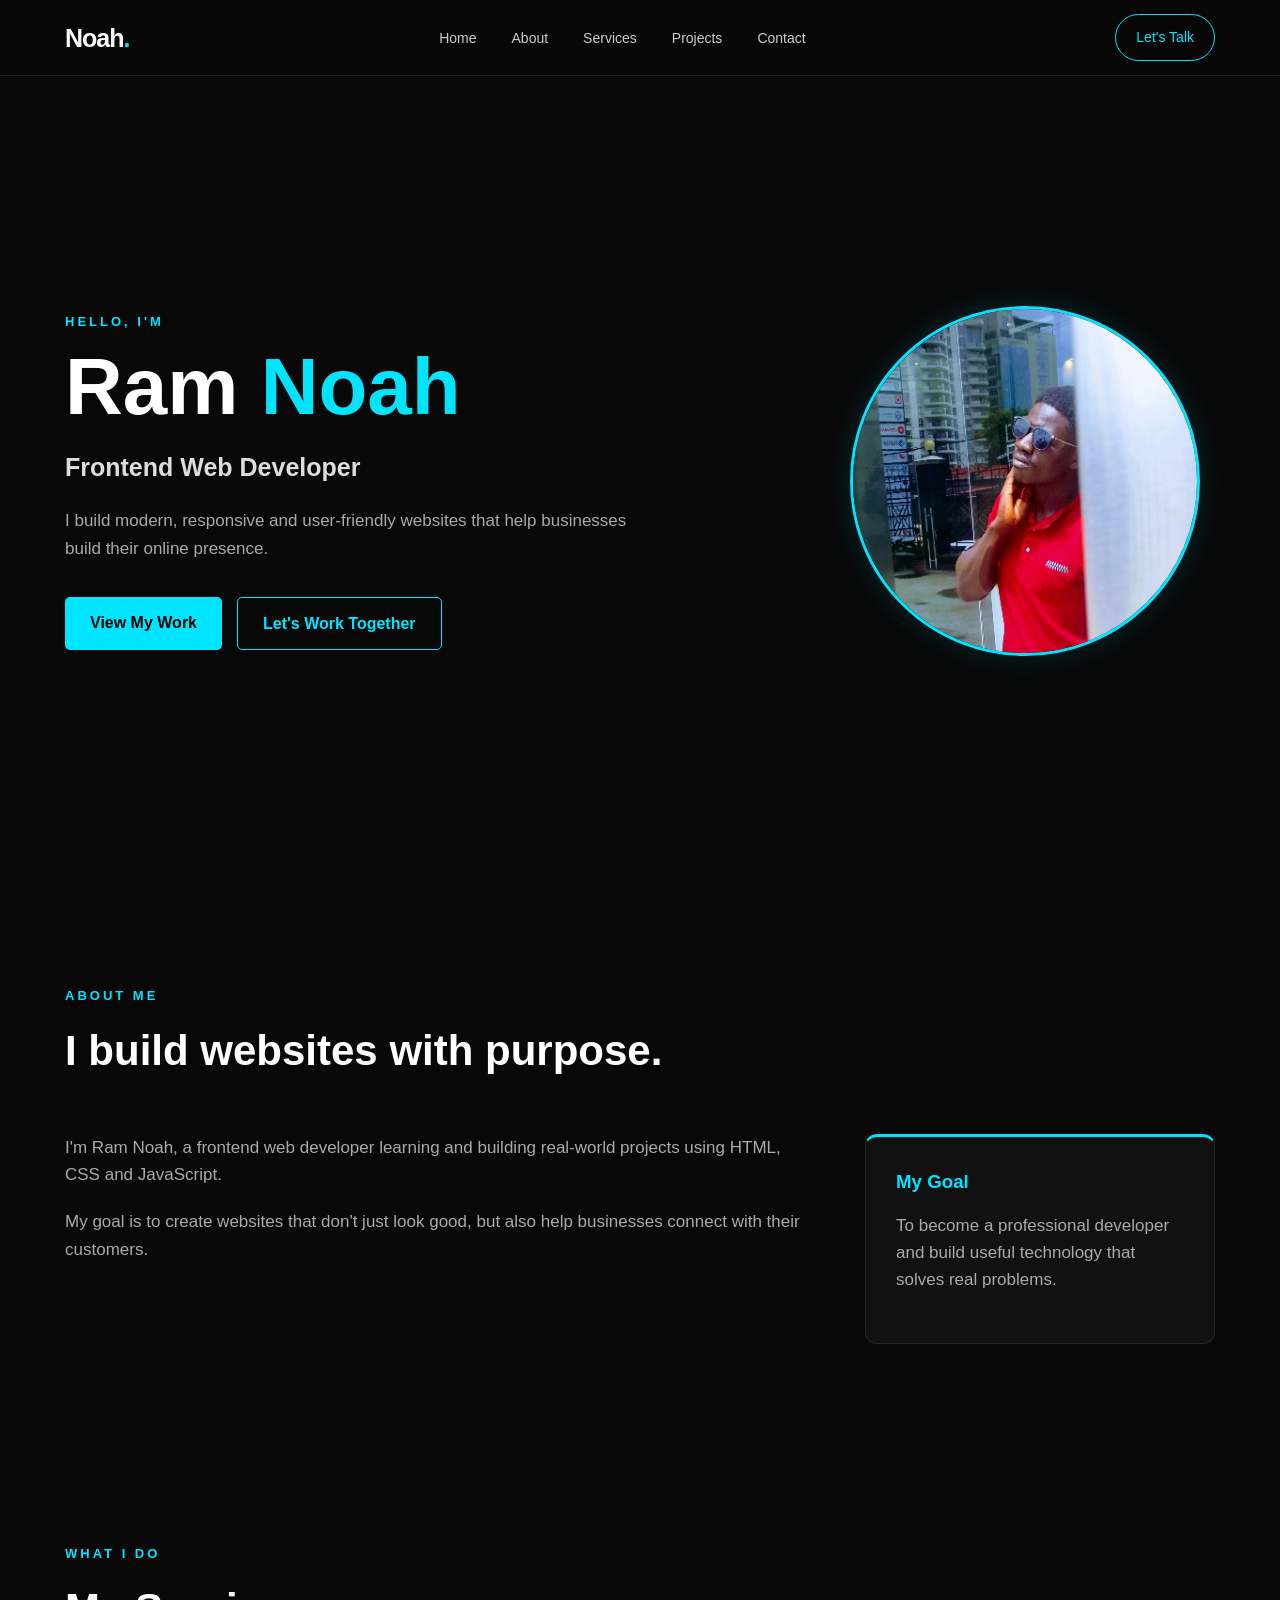
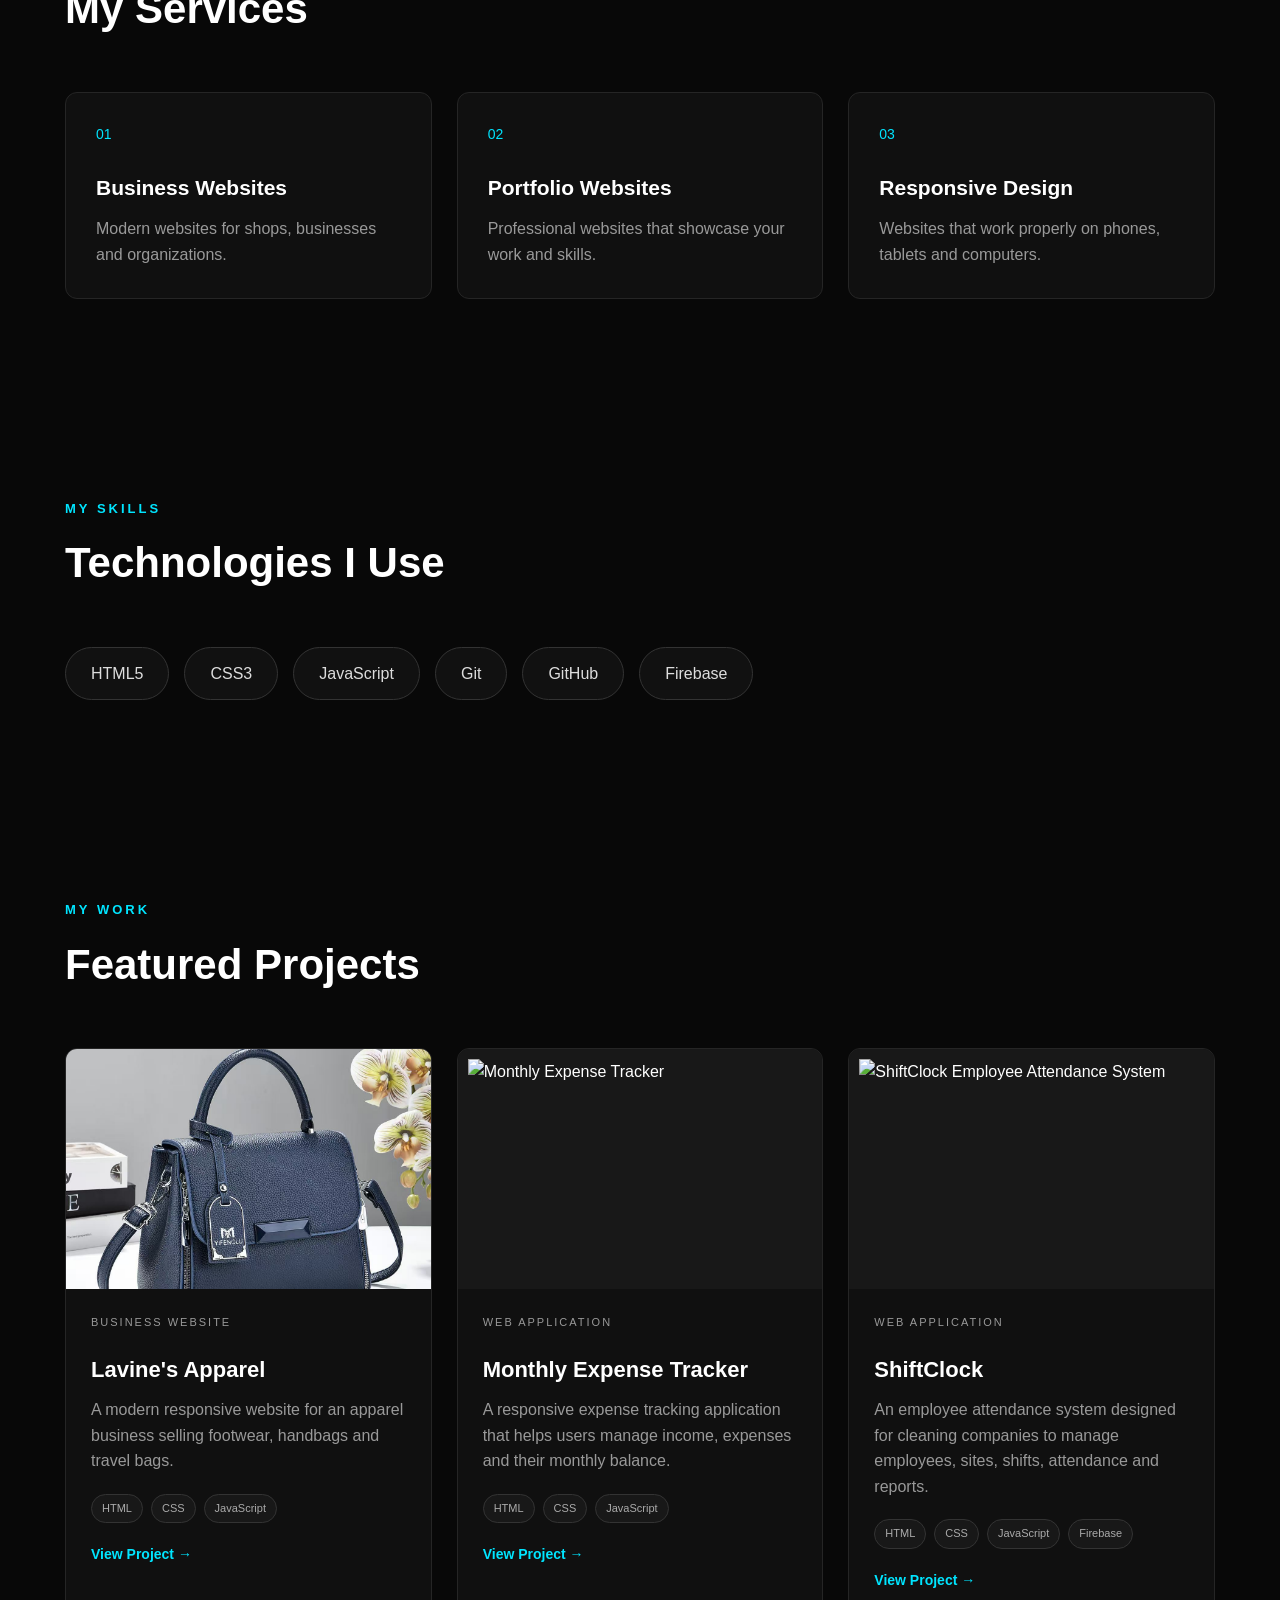
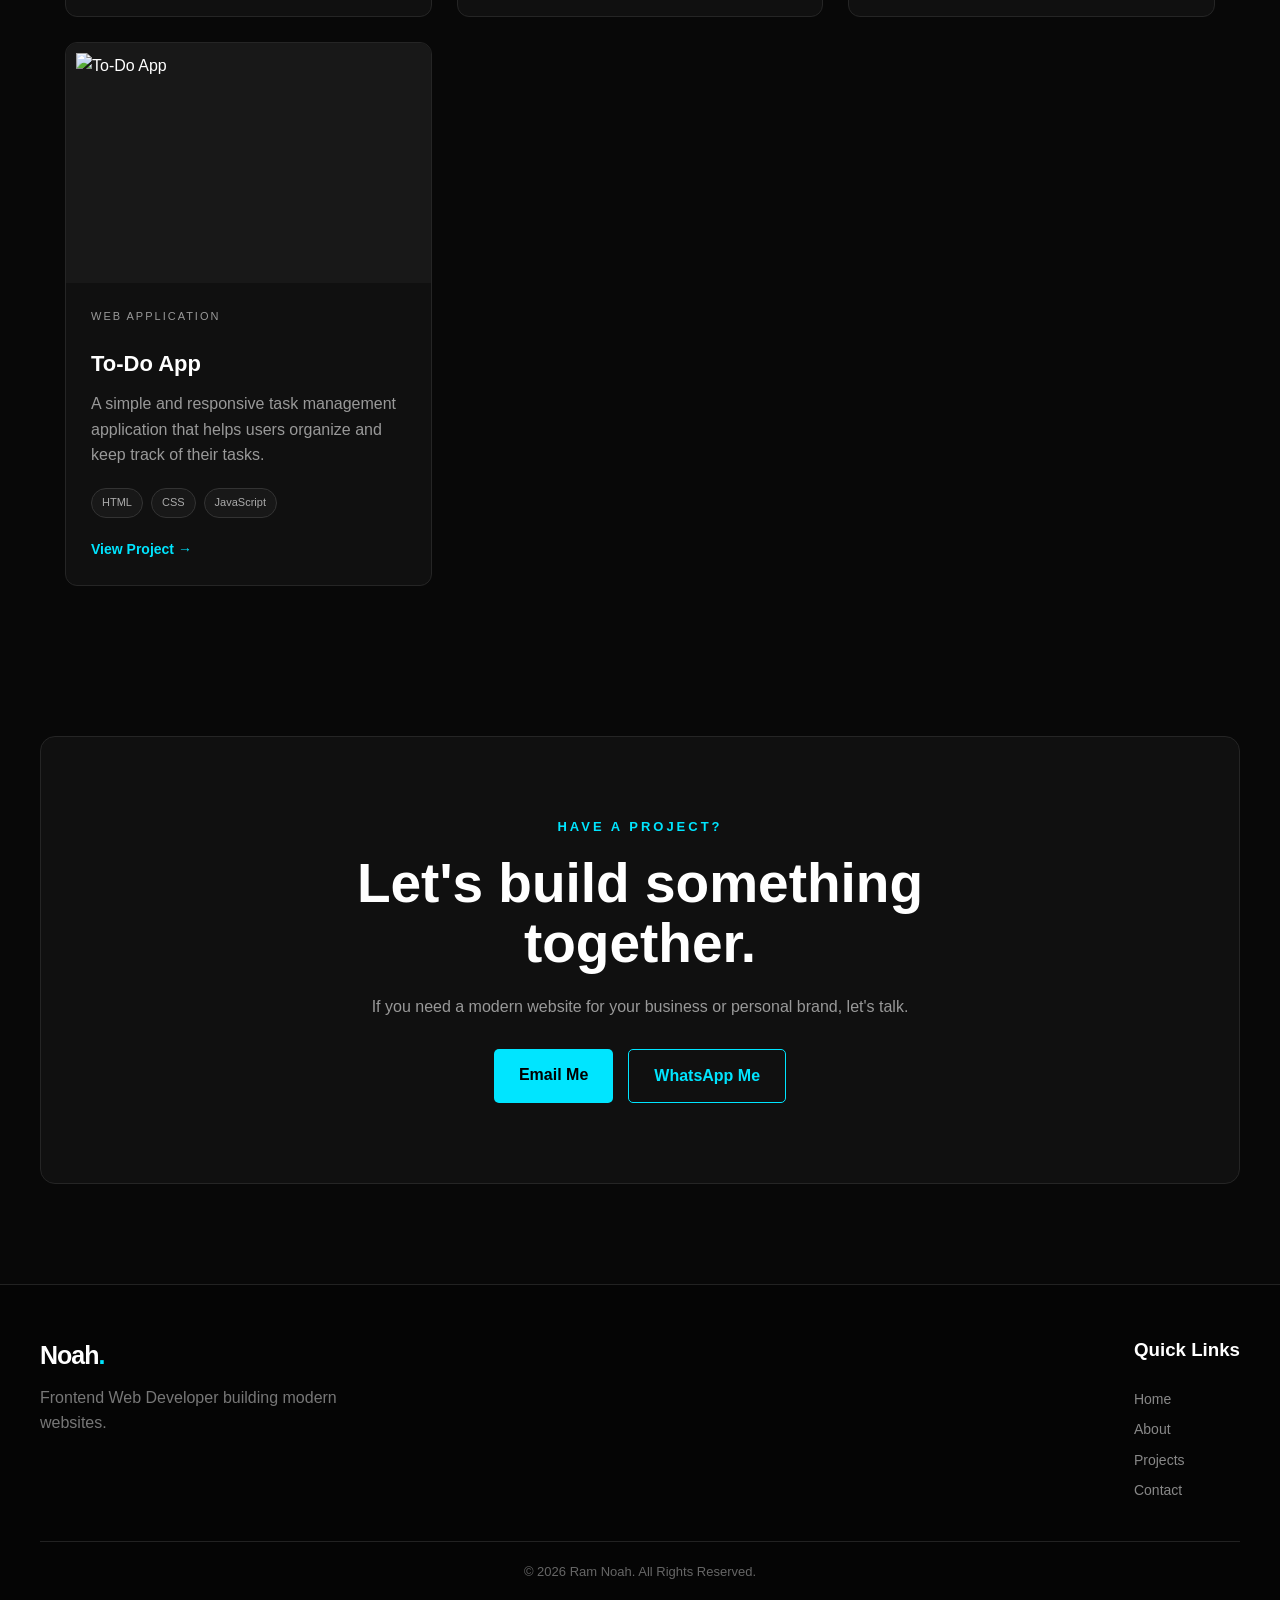
==== commit 27d693f1: "Add files via upload" ====
--- a/index.html
+++ b/index.html
@@ -303,122 +303,190 @@
 
                 <article class="project-card">
 
-                    <div class="project-image">
-
-                        <img
-                            src="images/hero.jpg"
-                            alt="Lavine's Apparel website"
-                        >
-
-                    </div>
-
-                    <div class="project-info">
-
-                        <p class="project-type">
-                            BUSINESS WEBSITE
-                        </p>
-
-                        <h3>
-                            Lavine's Apparel
-                        </h3>
-
-                        <p>
-                            A modern website for an apparel
-                            business selling footwear, handbags
-                            and travel bags.
-                        </p>
-
-                        <a
-                            href="https://ramnoah002.github.io/Lavines-appeal/"
-                            target="_blank"
-                            class="project-link"
-                        >
-                            View Live Website →
-                        </a>
-
-                    </div>
-
-                </article>
+    <div class="project-image">
+        <img
+            src="images/hero.jpg"
+            alt="Lavine's Apparel website"
+        >
+    </div>
+
+    <div class="project-info">
+
+        <p class="project-type">
+            BUSINESS WEBSITE
+        </p>
+
+        <h3>Lavine's Apparel</h3>
+
+        <p>
+            A modern responsive website for an apparel
+            business selling footwear, handbags and travel bags.
+        </p>
+
+        <div class="tech-tags">
+            <span>HTML</span>
+            <span>CSS</span>
+            <span>JavaScript</span>
+        </div>
+
+        <div class="project-buttons">
+
+            <a
+                href="https://ramnoah002.github.io/Lavines-appeal/"
+                target="_blank"
+                class="project-link"
+            >
+                View Project →
+            </a>
+
+        </div>
+
+    </div>
+
+</article>
 
 
                 <!-- Project 2 -->
 
                 <article class="project-card">
 
-                    <div class="project-image">
-
-                        <img
-                            src="images/barber.jfif"
-                            alt="Barbershop website"
-                        >
-
-                    </div>
-
-                    <div class="project-info">
-
-                        <p class="project-type">
-                            BUSINESS WEBSITE
-                        </p>
-
-                        <h3>
-                            Elite Barbershop
-                        </h3>
-
-                        <p>
-                            A modern responsive website designed
-                            for a barbershop business.
-                        </p>
-
-                        <a
-                            href="#"
-                            class="project-link"
-                        >
-                            View Project →
-                        </a>
-
-                    </div>
-
-                </article>
-
-
-                <!-- Project 3 -->
-
-                <article class="project-card">
-
-                    <div class="project-image project-placeholder">
-
-                        <span>
-                            ShiftClock
-                        </span>
-
-                    </div>
-
-                    <div class="project-info">
-
-                        <p class="project-type">
-                            WEB APPLICATION
-                        </p>
-
-                        <h3>
-                            ShiftClock
-                        </h3>
-
-                        <p>
-                            An employee attendance system designed
-                            to help businesses manage employees,
-                            attendance and reports.
-                        </p>
-
-                        <a
-                            href="#"
-                            class="project-link"
-                        >
-                            Coming Soon →
-                        </a>
-
-                    </div>
-
-                </article>
+    <div class="project-image contain">
+        <img
+            src="images/tracker.webp"
+            alt="Monthly Expense Tracker"
+        >
+    </div>
+
+    <div class="project-info">
+
+        <p class="project-type">
+            WEB APPLICATION
+        </p>
+
+        <h3>Monthly Expense Tracker</h3>
+
+        <p>
+            A responsive expense tracking application that helps
+            users manage income, expenses and their monthly balance.
+        </p>
+
+        <div class="tech-tags">
+            <span>HTML</span>
+            <span>CSS</span>
+            <span>JavaScript</span>
+        </div>
+
+        <div class="project-buttons">
+
+            <a
+                href="https://ramnoah002.github.io/monthly-expense-tracker/"
+                target="_blank"
+                class="project-link"
+            >
+                View Project →
+            </a>
+
+        </div>
+
+    </div>
+
+</article>
+
+
+                <!-- Project 3 — ShiftClock -->
+
+<article class="project-card">
+
+    <div class="project-image contain">
+        <img
+            src="images/Shift Clock Free.png"
+            alt="ShiftClock Employee Attendance System"
+        >
+    </div>
+
+    <div class="project-info">
+
+        <p class="project-type">
+            WEB APPLICATION
+        </p>
+
+        <h3>ShiftClock</h3>
+
+        <p>
+            An employee attendance system designed for cleaning
+            companies to manage employees, sites, shifts,
+            attendance and reports.
+        </p>
+
+        <div class="tech-tags">
+            <span>HTML</span>
+            <span>CSS</span>
+            <span>JavaScript</span>
+            <span>Firebase</span>
+        </div>
+
+        <div class="project-buttons">
+ <a
+                href="https://shiftclock-d1f91.web.app/"
+                target="_blank"
+                class="project-link"
+            >
+                View Project →
+            </a>
+           
+          
+
+        </div>
+
+    </div>
+
+</article>
+
+                <!-- Project 4 — To-Do App -->
+
+<article class="project-card">
+
+    <div class="project-image contain">
+        <img
+            src="images/todo-app.png"
+            alt="To-Do App"
+        >
+    </div>
+
+    <div class="project-info">
+
+        <p class="project-type">
+            WEB APPLICATION
+        </p>
+
+        <h3>To-Do App</h3>
+
+        <p>
+            A simple and responsive task management application
+            that helps users organize and keep track of their tasks.
+        </p>
+
+        <div class="tech-tags">
+            <span>HTML</span>
+            <span>CSS</span>
+            <span>JavaScript</span>
+        </div>
+
+        <div class="project-buttons">
+
+            <a
+                 href=" https://ramnoah002.github.io/todo-app/"
+                target="_blank"
+                class="project-link"
+            >
+                View Project →
+            </a>
+
+        </div>
+
+    </div>
+
+</article>
 
             </div>
 
--- a/style.css
+++ b/style.css
@@ -976,4 +976,44 @@
         height: 200px;
     }
 
+}
+
+/* =====================================================
+   PROJECT TECHNOLOGY TAGS
+===================================================== */
+
+.tech-tags {
+    display: flex;
+    flex-wrap: wrap;
+    gap: 8px;
+    margin-bottom: 20px;
+}
+
+.tech-tags span {
+    padding: 5px 10px;
+
+    background: #181818;
+    border: 1px solid #333;
+    border-radius: 20px;
+
+    color: #aaa;
+    font-size: 11px;
+}
+
+.project-buttons {
+    display: flex;
+    align-items: center;
+    gap: 15px;
+}
+
+.project-link {
+    display: inline-block;
+    color: #00e5ff;
+    font-weight: bold;
+    font-size: 14px;
+    transition: 0.3s;
+}
+
+.project-link:hover {
+    transform: translateX(4px);
 }
